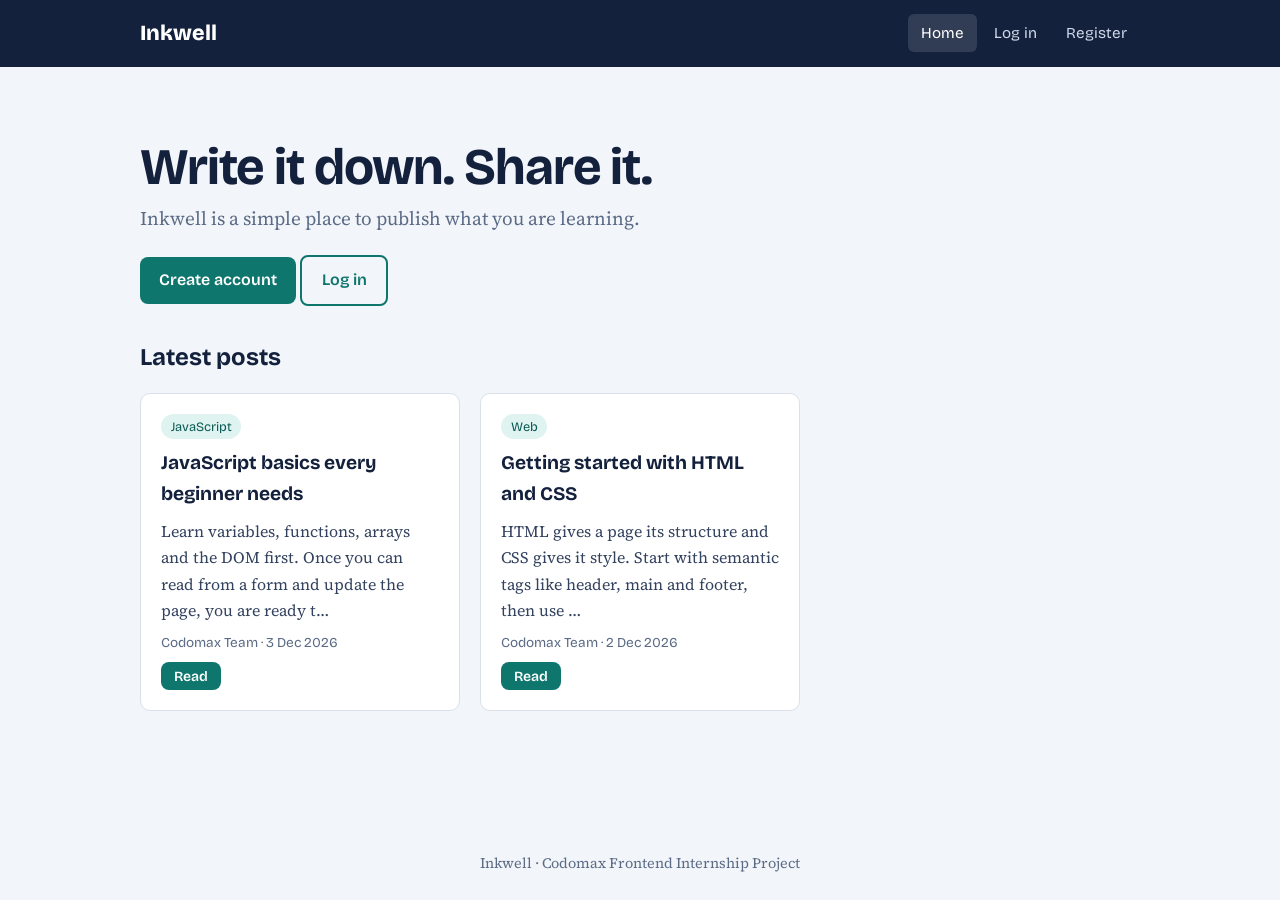
==== index.html @ 6e5bd481 "Module 01: blog frontend" ====
<!DOCTYPE html>
<html lang="en">
<head>
  <meta charset="UTF-8">
  <meta name="viewport" content="width=device-width, initial-scale=1">
  <link rel="preconnect" href="https://fonts.googleapis.com">
  <link rel="preconnect" href="https://fonts.gstatic.com" crossorigin>
  <link href="https://fonts.googleapis.com/css2?family=Bricolage+Grotesque:wght@400;600;800&family=Source+Serif+4:wght@400;600&display=swap" rel="stylesheet">
  <link rel="stylesheet" href="style.css">
  <title>Inkwell – Blog</title>
</head>
<body>
  <header class="site" id="site-header"></header>

  <main>
    <section class="hero">
      <h1>Write it down. Share it.</h1>
      <p>Inkwell is a simple place to publish what you are learning.</p>
      <div id="cta"></div>
    </section>

    <h2>Latest posts</h2>
    <div class="grid" id="posts"></div>
    <dialog id="post-dialog"></dialog>
  </main>

  <footer>Inkwell · Codomax Frontend Internship Project</footer>

  <script src="app.js"></script>
  <script>
    const u = Auth.user();

    document.getElementById('cta').innerHTML = u
      ? '<a class="btn" href="create-blog.html">Write a post</a>'
      : '<a class="btn" href="register.html">Create account</a> <a class="btn ghost" href="login.html">Log in</a>';

    document.getElementById('posts').innerHTML = Posts.all().map(p => postCard(p)).join('');

    document.getElementById('posts').addEventListener('click', e => {
      const id = e.target.dataset.read;
      if (id) openPost(id);
    });
  </script>
</body>
</html>
---- style.css ----
:root {
  --bg: #f2f5f9;
  --surface: #fff;
  --ink: #14213d;
  --muted: #5b6b86;
  --line: #d9e0ea;
  --accent: #0f766e;
  --accent-dark: #0b5a54;
  --warn: #b42318;
  --radius: 10px;
}

* {
  box-sizing: border-box;
}

body {
  margin: 0;
  background: var(--bg);
  color: var(--ink);
  font-family: 'Source Serif 4', Georgia, serif;
  line-height: 1.65;
  min-height: 100vh;
  display: flex;
  flex-direction: column;
}

h1, h2, h3, .brand, button, .btn, label, nav a, input, textarea, select {
  font-family: 'Bricolage Grotesque', system-ui, sans-serif;
}

h1 {
  font-size: clamp(2rem, 5vw, 3.2rem);
  line-height: 1.1;
  margin: 0 0 .5rem;
  letter-spacing: -.02em;
}

h2 {
  font-size: 1.5rem;
  margin: 0 0 1rem;
}

a {
  color: var(--accent);
}

:focus-visible {
  outline: 3px solid #f59e0b;
  outline-offset: 2px;
}

/* Header and navigation */
header.site {
  background: var(--ink);
  color: #fff;
}

.bar {
  max-width: 1040px;
  margin: auto;
  padding: .9rem 1.25rem;
  display: flex;
  align-items: center;
  justify-content: space-between;
  gap: 1rem;
  flex-wrap: wrap;
}

.brand {
  font-weight: 800;
  font-size: 1.35rem;
  color: #fff;
  text-decoration: none;
}

nav {
  display: flex;
  gap: .25rem;
  flex-wrap: wrap;
  align-items: center;
}

nav a {
  color: #cfd8e8;
  text-decoration: none;
  padding: .4rem .8rem;
  border-radius: 6px;
  font-size: .95rem;
}

nav a:hover,
nav a.active {
  background: rgba(255, 255, 255, .12);
  color: #fff;
}

/* Layout */
main {
  flex: 1;
  width: 100%;
  max-width: 1040px;
  margin: auto;
  padding: 2rem 1.25rem;
}

footer {
  text-align: center;
  color: var(--muted);
  padding: 1.5rem;
  font-size: .9rem;
}

.hero {
  padding: 2.5rem 0 2rem;
  max-width: 640px;
}

.hero p {
  font-size: 1.2rem;
  color: var(--muted);
  margin: 0 0 1.25rem;
}

/* Buttons */
.btn,
button {
  background: var(--accent);
  color: #fff;
  border: 0;
  padding: .65rem 1.2rem;
  border-radius: 8px;
  font-size: 1rem;
  font-weight: 600;
  cursor: pointer;
  text-decoration: none;
  display: inline-block;
}

.btn:hover,
button:hover {
  background: var(--accent-dark);
}

.btn.ghost {
  background: transparent;
  color: var(--accent);
  border: 2px solid var(--accent);
}

.btn.danger,
button.danger {
  background: var(--warn);
}

.btn.small,
button.small {
  padding: .35rem .8rem;
  font-size: .875rem;
}

/* Post cards */
.grid {
  display: grid;
  grid-template-columns: repeat(auto-fill, minmax(290px, 1fr));
  gap: 1.25rem;
}

.card {
  background: var(--surface);
  border: 1px solid var(--line);
  border-radius: var(--radius);
  padding: 1.25rem;
  display: flex;
  flex-direction: column;
  gap: .5rem;
}

.card h3 {
  margin: 0;
  font-size: 1.2rem;
}

.card p {
  margin: 0;
  color: #33425e;
}

.meta {
  font-family: 'Bricolage Grotesque', sans-serif;
  font-size: .85rem;
  color: var(--muted);
}

.tag {
  background: #dff3f0;
  color: var(--accent-dark);
  padding: .1rem .6rem;
  border-radius: 99px;
  font-size: .8rem;
  font-family: 'Bricolage Grotesque', sans-serif;
  align-self: flex-start;
}

/* Forms */
.form-box {
  max-width: 440px;
  margin: 1.5rem auto;
  background: var(--surface);
  border: 1px solid var(--line);
  border-radius: var(--radius);
  padding: 1.75rem;
}

.form-box.wide {
  max-width: 720px;
}

.field {
  margin-bottom: 1rem;
}

label {
  display: block;
  font-weight: 600;
  margin-bottom: .3rem;
  font-size: .95rem;
}

input,
textarea,
select {
  width: 100%;
  padding: .65rem .8rem;
  border: 1px solid #b9c4d6;
  border-radius: 8px;
  font-size: 1rem;
  background: #fff;
  color: var(--ink);
}

textarea {
  min-height: 220px;
  resize: vertical;
  font-family: 'Source Serif 4', Georgia, serif;
}

.error {
  color: var(--warn);
  font-size: .875rem;
  margin-top: .25rem;
  min-height: 1.1em;
  font-family: 'Bricolage Grotesque', sans-serif;
}

/* Dashboard */
.stats {
  display: grid;
  grid-template-columns: repeat(auto-fit, minmax(150px, 1fr));
  gap: 1rem;
  margin-bottom: 2rem;
}

.stat {
  background: var(--surface);
  border: 1px solid var(--line);
  border-radius: var(--radius);
  padding: 1rem;
}

.stat b {
  display: block;
  font-size: 2rem;
  font-family: 'Bricolage Grotesque', sans-serif;
}

.row {
  display: flex;
  justify-content: space-between;
  align-items: center;
  gap: 1rem;
  flex-wrap: wrap;
}

.actions {
  display: flex;
  gap: .5rem;
}

.empty {
  background: var(--surface);
  border: 2px dashed var(--line);
  border-radius: var(--radius);
  padding: 2rem;
  text-align: center;
  color: var(--muted);
}

/* Toast and dialog */
.toast {
  position: fixed;
  bottom: 1.25rem;
  left: 50%;
  transform: translateX(-50%);
  background: var(--ink);
  color: #fff;
  padding: .7rem 1.2rem;
  border-radius: 8px;
  font-family: 'Bricolage Grotesque', sans-serif;
  z-index: 10;
}

dialog {
  border: 0;
  border-radius: var(--radius);
  max-width: 680px;
  width: 92%;
  padding: 1.5rem;
}

dialog::backdrop {
  background: rgba(20, 33, 61, .55);
}

dialog .body {
  white-space: pre-wrap;
}

/* Responsive and accessibility */
@media (max-width: 600px) {
  .bar {
    flex-direction: column;
    align-items: flex-start;
  }

  .form-box {
    padding: 1.25rem;
  }
}

@media (prefers-reduced-motion: reduce) {
  * {
    transition: none !important;
    animation: none !important;
  }
}
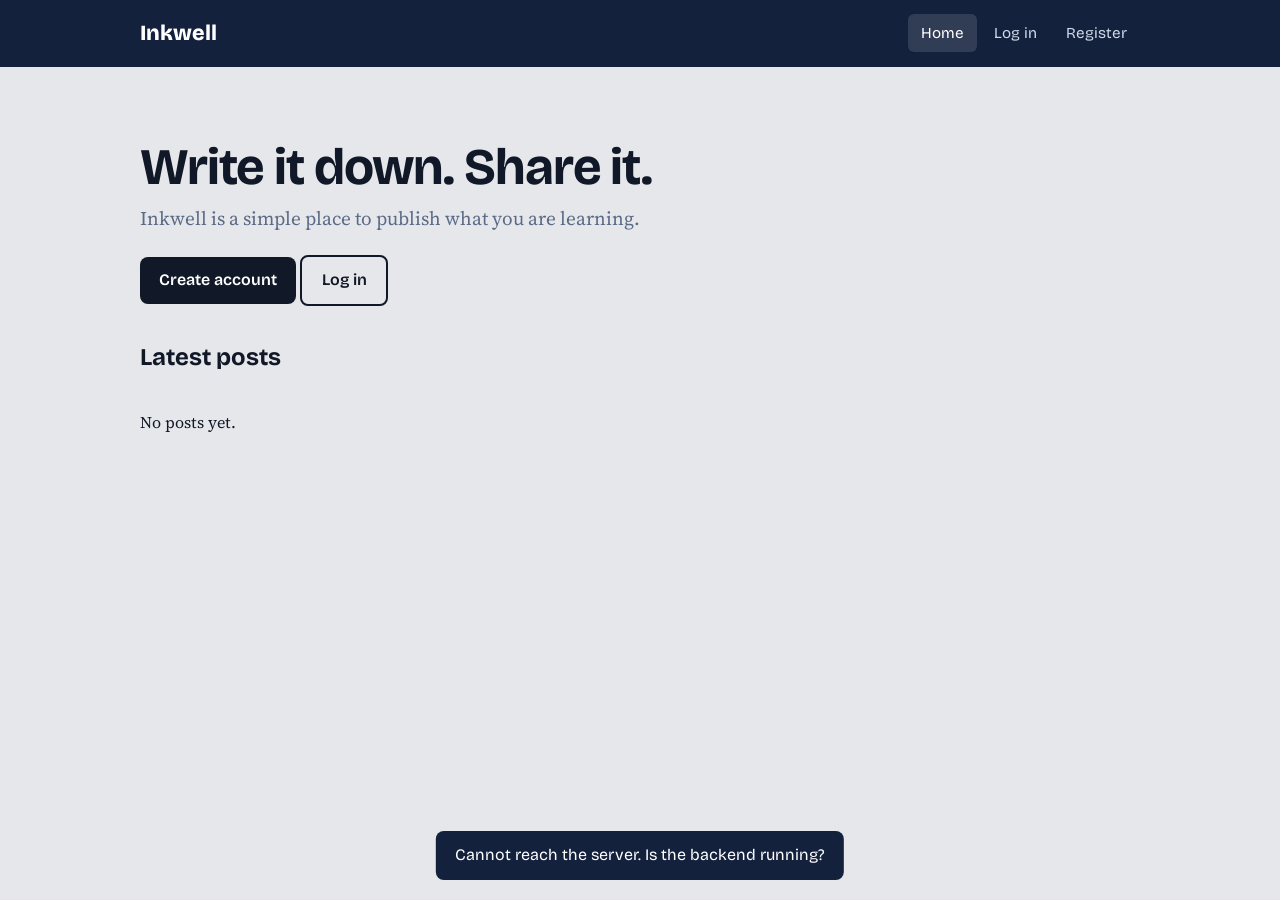
==== commit e13bd3fa: "Module 02: connect frontend to backend API" ====
--- a/index.html
+++ b/index.html
@@ -26,7 +26,7 @@
 
   <footer>Inkwell · Codomax Frontend Internship Project</footer>
 
-  <script src="app.js"></script>
+   <script src="app.js"></script>
   <script>
     const u = Auth.user();
 
@@ -34,7 +34,12 @@
       ? '<a class="btn" href="create-blog.html">Write a post</a>'
       : '<a class="btn" href="register.html">Create account</a> <a class="btn ghost" href="login.html">Log in</a>';
 
-    document.getElementById('posts').innerHTML = Posts.all().map(p => postCard(p)).join('');
+    (async () => {
+      const posts = await Posts.all();
+      document.getElementById('posts').innerHTML = posts.length
+        ? posts.map(p => postCard(p)).join('')
+        : '<p>No posts yet.</p>';
+    })();
 
     document.getElementById('posts').addEventListener('click', e => {
       const id = e.target.dataset.read;
--- a/style.css
+++ b/style.css
@@ -4,8 +4,9 @@
   --ink: #14213d;
   --muted: #5b6b86;
   --line: #d9e0ea;
-  --accent: #0f766e;
-  --accent-dark: #0b5a54;
+  --text: #111827;
+  --accent: #111827;
+  --accent-dark: #374151;
   --warn: #b42318;
   --radius: 10px;
 }
@@ -16,8 +17,8 @@
 
 body {
   margin: 0;
-  background: var(--bg);
-  color: var(--ink);
+  background: #e5e7eb;
+  color: var(--text);
   font-family: 'Source Serif 4', Georgia, serif;
   line-height: 1.65;
   min-height: 100vh;
@@ -343,4 +344,4 @@
     transition: none !important;
     animation: none !important;
   }
-}+}
